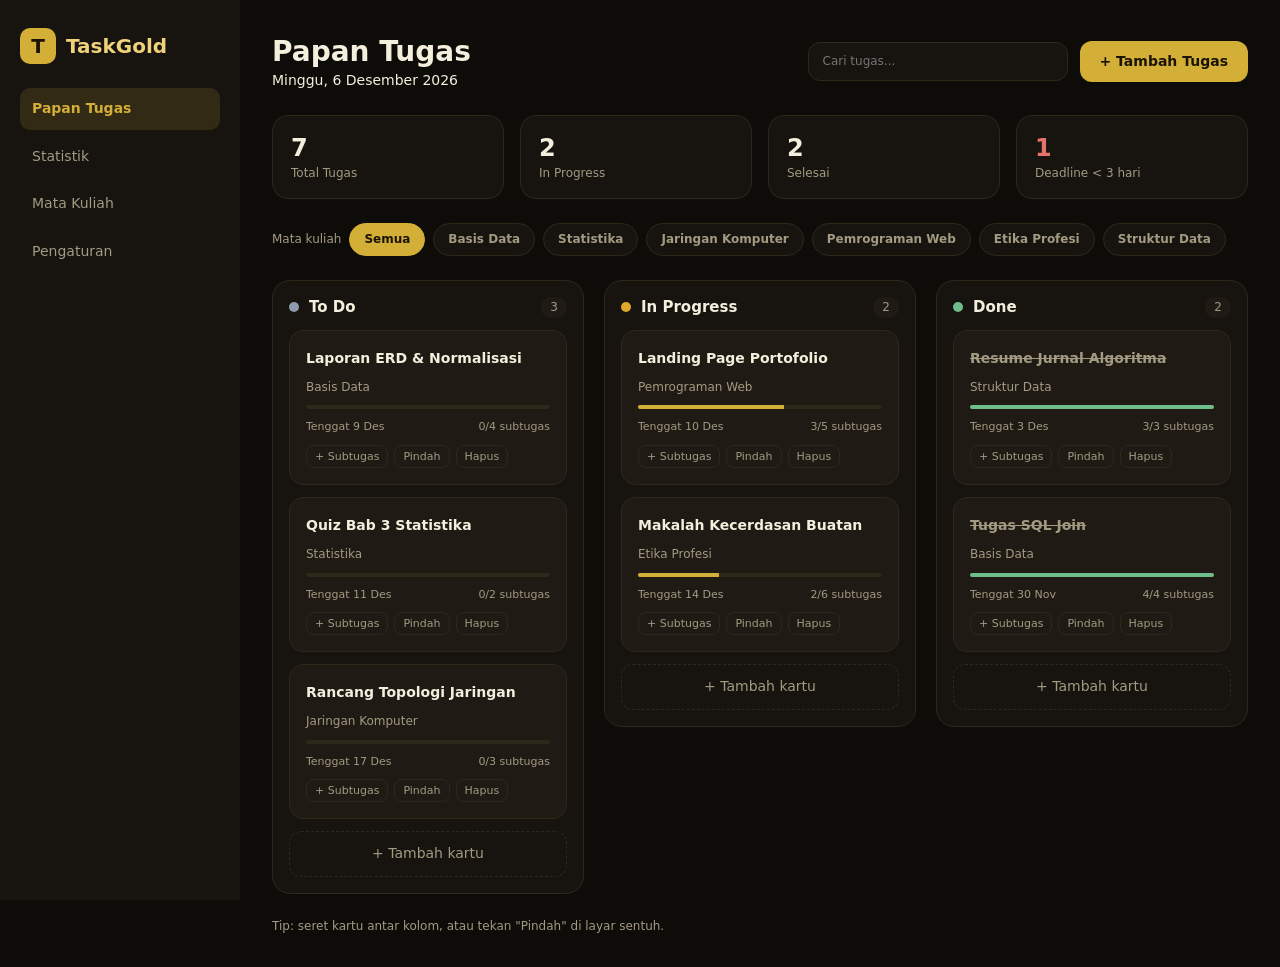
==== index.html @ dc39dd39 "Rename index_Kanban.html to index.html" ====
<!DOCTYPE html>
<html lang="en">
<head>
    <meta charset="UTF-8">
    <meta name="viewport" content="width=device-width, initial-scale=1.0">
    <title>TaskGold - Kanban Tugas Kuliah</title>
    <link rel="stylesheet" href="style_Kanban.css">
</head>
<body data-view="board">
  <aside class="sidebar">
    <div class="logo"><span class="logo-mark">T</span><span>TaskGold</span></div>
    <nav aria-label="Menu utama">
      <a href="#" data-view="board">Papan Tugas</a>
      <a href="#" data-view="stat">Statistik</a>
      <a href="#" data-view="course">Mata Kuliah</a>
      <a href="#" data-soon>Pengaturan</a>
    </nav>
  </aside>

  <div class="app">
    <header class="topbar">
      <div>
        <h1 id="pageTitle">Papan Tugas</h1>
        <p id="pageSub"></p>
      </div>
      <div class="actions">
        <label class="search"><span class="sr">Cari tugas</span>
          <input type="search" id="search" placeholder="Cari tugas..."></label>
        <button class="btn primary" id="btnAdd" type="button">+ Tambah Tugas</button>
      </div>
    </header>

    <main>
      <!-- Papan Tugas -->
      <section class="view" id="view-board" aria-label="Papan Tugas">
        <div class="stats"></div>
        <section class="filters" aria-label="Filter mata kuliah">
          <span>Mata kuliah</span><div id="chips" class="chips"></div>
        </section>

        <div class="tabs" id="tabs" role="tablist" aria-label="Status tugas"></div>
        <section class="board" id="board" aria-label="Papan kanban">
          <article class="column" data-status="todo" aria-labelledby="h-todo">
            <header><h2 id="h-todo"><i class="dot"></i>To Do</h2><span class="count"></span></header>
            <div class="list" data-status="todo"></div>
            <button class="ghost" type="button" data-add="todo">+ Tambah kartu</button>
          </article>

          <article class="column" data-status="prog" aria-labelledby="h-prog">
            <header><h2 id="h-prog"><i class="dot"></i>In Progress</h2><span class="count"></span></header>
            <div class="list" data-status="prog"></div>
            <button class="ghost" type="button" data-add="prog">+ Tambah kartu</button>
          </article>

          <article class="column" data-status="done" aria-labelledby="h-done">
            <header><h2 id="h-done"><i class="dot"></i>Done</h2><span class="count"></span></header>
            <div class="list" data-status="done"></div>
            <button class="ghost" type="button" data-add="done">+ Tambah kartu</button>
          </article>
        </section>
        <footer>Tip: seret kartu antar kolom, atau tekan "Pindah" di layar sentuh.</footer>
      </section>

      <!-- Statistik -->
      <section class="view" id="view-stat" aria-label="Statistik">
        <div class="stats"></div>
        <article class="panel"><h2>Status tugas</h2><div class="stack" id="stack"></div><div class="status-cards" id="statusCards"></div></article>
        <article class="panel"><h2>Deadline terdekat</h2><ul class="deadlines" id="deadlines"></ul></article>
      </section>

      <!-- Mata Kuliah -->
      <section class="view" id="view-course" aria-label="Mata Kuliah">
        <div class="courses" id="courses"></div>
      </section>
    </main>
  </div>

  <button class="fab" id="fab" type="button" aria-label="Tambah tugas">+</button>
  <div class="toast" id="toast" role="status" aria-live="polite"></div>

  <dialog id="addDlg">
    <form id="addForm" novalidate>
      <h2>Tambah Tugas Baru</h2>
      <label>Judul Tugas<input name="title" id="fTitle" placeholder="Contoh: Laporan Praktikum" required></label>
      <label>Mata Kuliah<input name="course" list="courseList" placeholder="Contoh: Basis Data" required>
        <datalist id="courseList"></datalist></label>
      <div class="row">
        <label>Tenggat<input type="date" name="due" required></label>
        <label>Status Awal
          <select name="status"><option value="todo">To Do</option><option value="prog">In Progress</option><option value="done">Selesai</option></select></label>
      </div>
      <label>Jumlah Subtugas<input type="number" name="total" min="1" max="20" value="3"></label>
      <p class="error" id="formError" role="alert"></p>
      <div class="foot">
        <button type="button" class="btn ghost-btn" id="btnCancel">Batal</button>
        <button type="submit" class="btn primary">Simpan Tugas</button>
      </div>
    </form>
  </dialog>

  <dialog id="moveDlg">
    <h2>Pindahkan Tugas</h2>
    <p id="moveTitle"></p>
    <div id="moveOpts" class="opts"></div>
    <button type="button" class="btn ghost-btn" id="moveClose">Tutup</button>
  </dialog>

  <script src="script_Kanban.js"></script>
</body>
</html>
---- style_Kanban.css ----
:root{
  --bg:#0E0C09;--surf:#17140F;--card:#1F1B14;--line:#2E2819;
  --gold:#D4AF37;--gold2:#F0D27A;--ink:#1A1405;
  --txt:#F4EEDD;--mut:#A39A82;
  --todo:#8E9AAF;--prog:#E0A82E;--done:#6DBE8A;--red:#E5736B;
  --r:14px;--s1:8px;--s2:16px;--s3:24px;
}
*{box-sizing:border-box;margin:0}
body{font-family:Inter,system-ui,-apple-system,"Segoe UI",sans-serif;background:var(--bg);color:var(--txt);
  display:grid;grid-template-columns:240px 1fr;min-height:100vh;font-size:14px;line-height:1.4}
button,input,select{font:inherit;color:inherit}
:focus-visible{outline:2px solid var(--gold);outline-offset:2px}
.sr{position:absolute;width:1px;height:1px;overflow:hidden;clip:rect(0 0 0 0)}

/* Sidebar */
.view{display:none;flex-direction:column;gap:var(--s3)}
body[data-view=board] #view-board,body[data-view=stat] #view-stat,body[data-view=course] #view-course{display:flex}
body:not([data-view=board]) .search{display:none}
.sidebar{background:var(--surf);padding:28px 20px;display:flex;flex-direction:column;gap:var(--s3);
  position:sticky;top:0;height:100vh}
.logo{display:flex;align-items:center;gap:10px;font-size:20px;font-weight:700;color:var(--gold2)}
.logo-mark{width:36px;height:36px;border-radius:10px;background:var(--gold);color:var(--ink);display:grid;place-items:center}
nav{display:flex;flex-direction:column;gap:6px;flex:1}
nav a{padding:11px 12px;border-radius:10px;color:var(--mut);text-decoration:none;font-weight:500;transition:background .2s}
nav a:hover{background:var(--card)}
nav a[aria-current=page]{background:rgba(212,175,55,.14);color:var(--gold);font-weight:600}
.profile{display:flex;gap:10px;align-items:center;padding:12px;border:1px solid var(--line);border-radius:var(--r);background:var(--card)}
.profile small{display:block;color:var(--mut);font-size:11px}
.avatar{width:36px;height:36px;border-radius:50%;background:var(--gold);color:var(--ink);display:grid;place-items:center;font-weight:700;font-size:13px}

/* Main */
.app{padding:32px;display:flex;flex-direction:column;gap:var(--s3);min-width:0}
.topbar{display:flex;justify-content:space-between;align-items:center;gap:var(--s2);flex-wrap:wrap}
h1{font-size:28px}
#today{color:var(--mut);font-size:13px;margin-top:4px}
.actions{display:flex;gap:12px;align-items:center}
.search input{width:260px;padding:10px 14px;border-radius:12px;border:1px solid var(--line);background:var(--surf)}
.btn{border:0;border-radius:12px;padding:11px 20px;font-weight:600;cursor:pointer;transition:transform .15s,filter .2s}
.btn:hover{filter:brightness(1.1)}.btn:active{transform:scale(.97)}
.primary{background:var(--gold);color:var(--ink)}
.ghost-btn{background:transparent;border:1.2px solid var(--gold);color:var(--gold)}

.stats{display:grid;grid-template-columns:repeat(4,1fr);gap:var(--s2)}
.stat{background:var(--surf);border:1px solid var(--line);border-radius:16px;padding:16px 18px;display:flex;flex-direction:column}
.stat b{font-size:24px}.stat span{color:var(--mut);font-size:12px}
.stat.warn b{color:var(--red)}

.filters{display:flex;align-items:center;gap:var(--s1);flex-wrap:wrap;color:var(--mut);font-size:12px}
.chips{display:flex;gap:var(--s1);flex-wrap:wrap}
.chip{padding:7px 14px;border-radius:20px;border:1px solid var(--line);background:var(--surf);color:var(--mut);font-size:12px;font-weight:600;cursor:pointer}
.chip[aria-pressed=true]{background:var(--gold);border-color:var(--gold);color:var(--ink)}

/* Board */
.tabs{display:none}
.board{display:grid;grid-template-columns:repeat(3,1fr);gap:20px;align-items:start}
.column{background:var(--surf);border:1px solid var(--line);border-radius:18px;padding:var(--s2);display:flex;flex-direction:column;gap:12px;
  transition:border-color .2s,background .2s;min-height:200px}
.column header{display:flex;justify-content:space-between;align-items:center}
.column h2{font-size:15px;display:flex;align-items:center;gap:10px}
.dot{width:10px;height:10px;border-radius:50%;background:var(--c)}
[data-status=todo]{--c:var(--todo)}[data-status=prog]{--c:var(--prog)}[data-status=done]{--c:var(--done)}
.count{background:var(--card);border-radius:10px;padding:2px 9px;font-size:12px;color:var(--mut)}
.list{display:flex;flex-direction:column;gap:12px;min-height:60px}
.column.over{border-color:var(--gold);background:rgba(212,175,55,.05);box-shadow:0 0 0 1px var(--gold)}
.column.over .list::after{content:"Lepas di sini";display:grid;place-items:center;height:80px;border:1.5px dashed var(--gold);
  border-radius:var(--r);background:rgba(212,175,55,.1);color:var(--gold);font-weight:600;font-size:13px}
.empty{color:var(--mut);font-size:12px;text-align:center;padding:16px;border:1px dashed var(--line);border-radius:var(--r)}
.ghost{background:none;border:1px dashed var(--line);border-radius:12px;padding:12px;color:var(--mut);cursor:pointer;font-weight:500}
.ghost:hover{border-color:var(--gold);color:var(--gold)}

.card{background:var(--card);border:1px solid var(--line);border-radius:var(--r);padding:var(--s2);display:flex;flex-direction:column;gap:10px;
  cursor:grab;transition:border-color .2s,transform .2s}
.card:hover{border-color:rgba(212,175,55,.5)}
.card.dragging{opacity:.4;transform:rotate(-2deg)}
.card h3{font-size:14px;margin-top:2px}
.card p{color:var(--mut);font-size:12px}
.card.is-done h3{text-decoration:line-through;color:var(--mut)}
.bar{height:4px;border-radius:2px;background:var(--line);overflow:hidden}
.bar i{display:block;height:100%;width:var(--p);background:var(--gold);transition:width .3s}
.is-done .bar i{background:var(--done)}
.meta{display:flex;justify-content:space-between;align-items:center;font-size:11px;color:var(--mut);gap:8px}
.meta .late{color:var(--red);font-weight:600}
.tools{display:flex;gap:6px}
.tools button{background:none;border:1px solid var(--line);border-radius:8px;color:var(--mut);padding:3px 8px;font-size:11px;cursor:pointer}
.tools button:hover{border-color:var(--gold);color:var(--gold)}
.tools .del:hover{border-color:var(--red);color:var(--red)}
footer{color:var(--mut);font-size:12px;margin-top:auto}

/* Statistik */
.panel{background:var(--surf);border:1px solid var(--line);border-radius:16px;padding:20px;display:flex;flex-direction:column;gap:18px}
.panel h2{font-size:20px}
.stack{height:28px;border-radius:14px;background:var(--line)}
.status-cards{display:grid;grid-template-columns:repeat(3,1fr);gap:20px}
.scard{background:var(--card);border:1px solid var(--line);border-radius:14px;padding:20px 22px;display:flex;flex-direction:column;gap:8px}
.scard .sl{display:flex;align-items:center;gap:8px;color:var(--mut);font-weight:500}
.scard b{font-size:44px;line-height:1}.scard small{font-size:13px;font-weight:500}
.deadlines{list-style:none;padding:0;display:flex;flex-direction:column;gap:10px}
.deadlines li{display:flex;align-items:center;gap:12px;background:var(--card);border-radius:12px;padding:12px 14px}
.deadlines li div{flex:1}.deadlines small{display:block;color:var(--mut);font-size:12px}
.deadlines em{font-style:normal;font-weight:600;color:var(--gold)}.deadlines em.late{color:var(--red)}
.empty-note{color:var(--mut);font-size:13px}

/* Mata Kuliah */
.courses{display:grid;grid-template-columns:repeat(3,1fr);gap:20px;align-items:start}
.course{background:var(--surf);border:1px solid var(--line);border-radius:16px;padding:22px;display:flex;flex-direction:column;gap:12px}
.course header{display:flex;justify-content:space-between;align-items:center;font-size:12px;color:var(--mut)}
.course h3{font-size:16px;color:var(--txt)}
.course .bar i{background:var(--done)}
.mini{display:flex;gap:14px;flex-wrap:wrap;font-size:11px;color:var(--mut)}
.mini span{display:flex;align-items:center;gap:6px}
.mini .dot{width:7px;height:7px}
.next{font-size:12px;font-weight:500;color:var(--gold)}.next.ok{color:var(--done)}
.course ul{list-style:none;padding:14px 0 0;border-top:1px solid var(--line);display:flex;flex-direction:column;gap:10px}
.course li{display:flex;align-items:center;gap:10px;font-size:13px}
.course li small{margin-left:auto;color:var(--mut)}
.course li.done span{color:var(--mut);text-decoration:line-through}
.course .btn{align-self:flex-start;padding:7px 14px;font-size:12px}

/* Dialog */
dialog{margin:auto;border:1px solid rgba(212,175,55,.45);border-radius:20px;background:var(--surf);color:var(--txt);padding:28px;width:min(560px,92vw)}
dialog::backdrop{background:rgba(0,0,0,.65)}
dialog h2{font-size:20px;margin-bottom:16px}
form{display:flex;flex-direction:column;gap:16px}
label{display:flex;flex-direction:column;gap:6px;font-size:12px;color:var(--mut);font-weight:500}
input,select{padding:12px 14px;border-radius:12px;border:1px solid var(--line);background:var(--card);color:var(--txt)}
input:focus,select:focus{border-color:var(--gold);outline:none}
.row{display:grid;grid-template-columns:1fr 1fr;gap:var(--s2)}
.error{color:var(--red);font-size:12px;min-height:1em}
.foot{display:flex;justify-content:flex-end;gap:12px}
#moveDlg p{color:var(--mut);margin-bottom:16px}
.opts{display:flex;flex-direction:column;gap:10px;margin-bottom:16px}
.opts button{display:flex;align-items:center;gap:12px;padding:14px;border-radius:14px;border:1px solid var(--line);background:var(--card);cursor:pointer;font-weight:600}
.opts button[aria-current=true]{border-color:var(--gold);background:rgba(212,175,55,.1)}
.opts small{margin-left:auto;color:var(--mut);font-weight:400}

.toast{position:fixed;left:50%;bottom:28px;transform:translate(-50%,40px);background:var(--gold);color:var(--ink);padding:10px 18px;border-radius:12px;
  font-weight:600;opacity:0;pointer-events:none;transition:.3s;z-index:20}
.toast.show{opacity:1;transform:translate(-50%,0)}
.fab{display:none}

/* Tablet */
@media (max-width:1100px){
  body{grid-template-columns:200px 1fr}
  .stats{grid-template-columns:repeat(2,1fr)}
  .board,.courses{grid-template-columns:1fr 1fr}
  }

/* Mobile */
@media (max-width:720px){
  body{grid-template-columns:1fr;padding-bottom:84px}
  .sidebar{position:fixed;top:auto;bottom:0;left:0;right:0;height:auto;z-index:10;padding:8px;flex-direction:row;border-top:1px solid var(--line)}
  .logo,.profile{display:none}
  nav{flex-direction:row;justify-content:space-around}
  nav a{font-size:11px;padding:10px 8px}
  .app{padding:20px 16px}
  h1{font-size:24px}
  #btnAdd,.search input{width:100%}#btnAdd{display:none}
  .actions{width:100%}.search{flex:1}
  .stats{grid-template-columns:1fr 1fr}
  .tabs{display:flex;gap:4px;padding:4px;background:var(--surf);border:1px solid var(--line);border-radius:14px}
  .tabs button{flex:1;border:0;background:none;color:var(--mut);padding:9px 4px;border-radius:10px;font-size:12px;font-weight:600;cursor:pointer}
  .tabs button[aria-selected=true]{background:var(--gold);color:var(--ink)}
  .board,.courses{grid-template-columns:1fr}
  .column{display:none}.column.current{display:flex;background:none;border:0;padding:0;min-height:0}
  .column .ghost{display:none}
  .stat{padding:12px 14px}.stat b{font-size:20px}
  .filters{flex-wrap:nowrap}.chips{flex-wrap:nowrap;overflow-x:auto;padding-bottom:4px}.chip{white-space:nowrap}
  .filters>span{display:none}
  .courses .course{padding:18px}
  .panel{padding:16px}.panel h2{font-size:15px}.stack{height:18px}
  .status-cards{gap:10px}.scard{padding:12px}.scard b{font-size:28px}.scard small{font-size:11px}
  .column>header{display:none}
  .fab{display:grid;place-items:center;position:fixed;right:16px;bottom:96px;width:56px;height:56px;border-radius:50%;border:0;
    background:var(--gold);color:var(--ink);font-size:28px;cursor:pointer;box-shadow:0 8px 24px rgba(0,0,0,.6);z-index:9}
  .row{grid-template-columns:1fr}
  footer{display:none}
}
@media (prefers-reduced-motion:reduce){*{transition:none!important}}
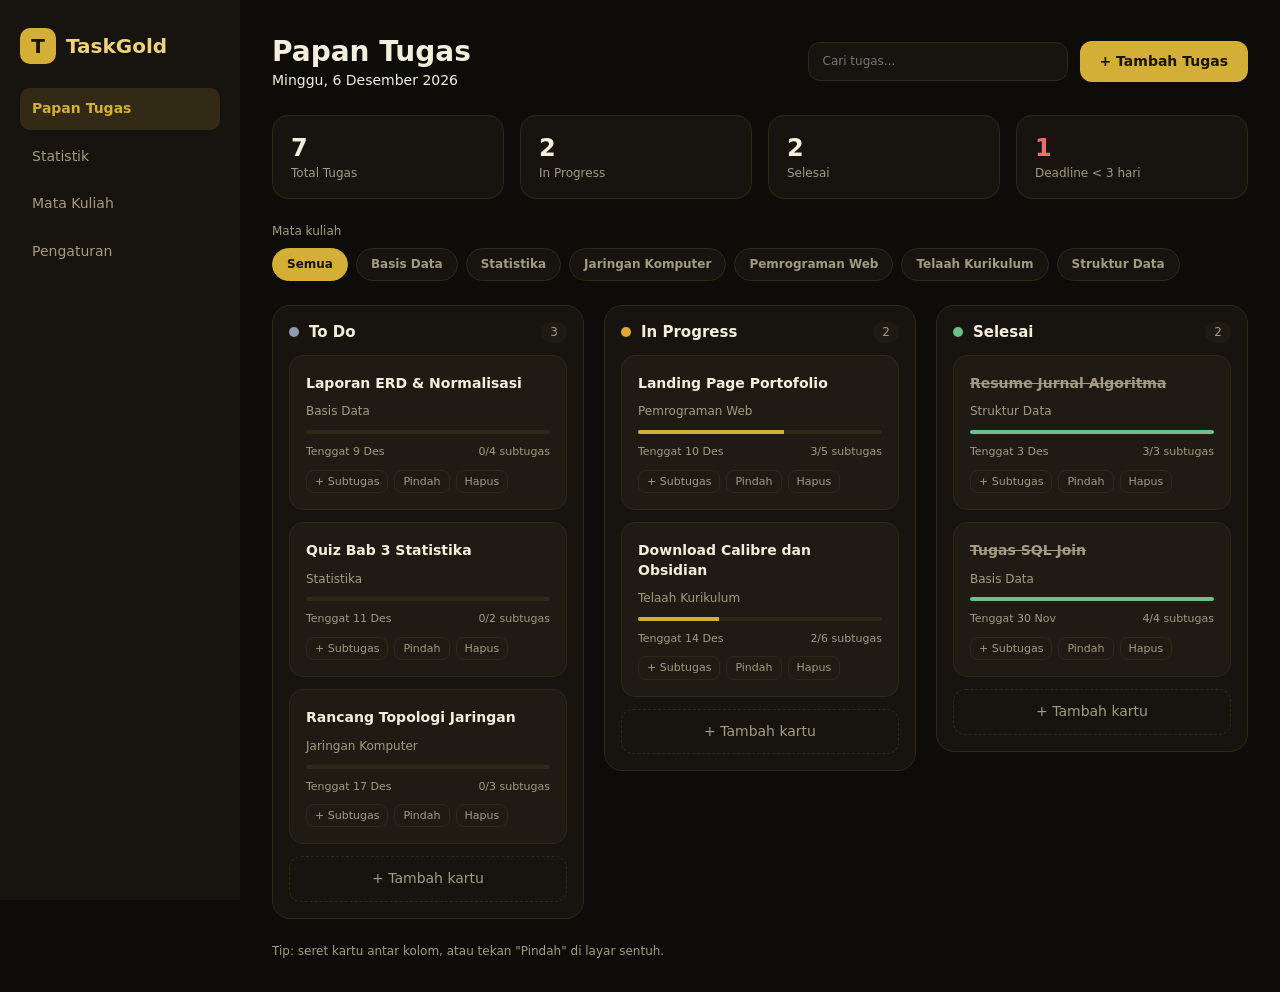
==== commit b8a8c4b3: "revisi sedikit pada html" ====
--- a/index.html
+++ b/index.html
@@ -53,7 +53,7 @@
           </article>
 
           <article class="column" data-status="done" aria-labelledby="h-done">
-            <header><h2 id="h-done"><i class="dot"></i>Done</h2><span class="count"></span></header>
+            <header><h2 id="h-done"><i class="dot"></i>Selesai</h2><span class="count"></span></header>
             <div class="list" data-status="done"></div>
             <button class="ghost" type="button" data-add="done">+ Tambah kartu</button>
           </article>
